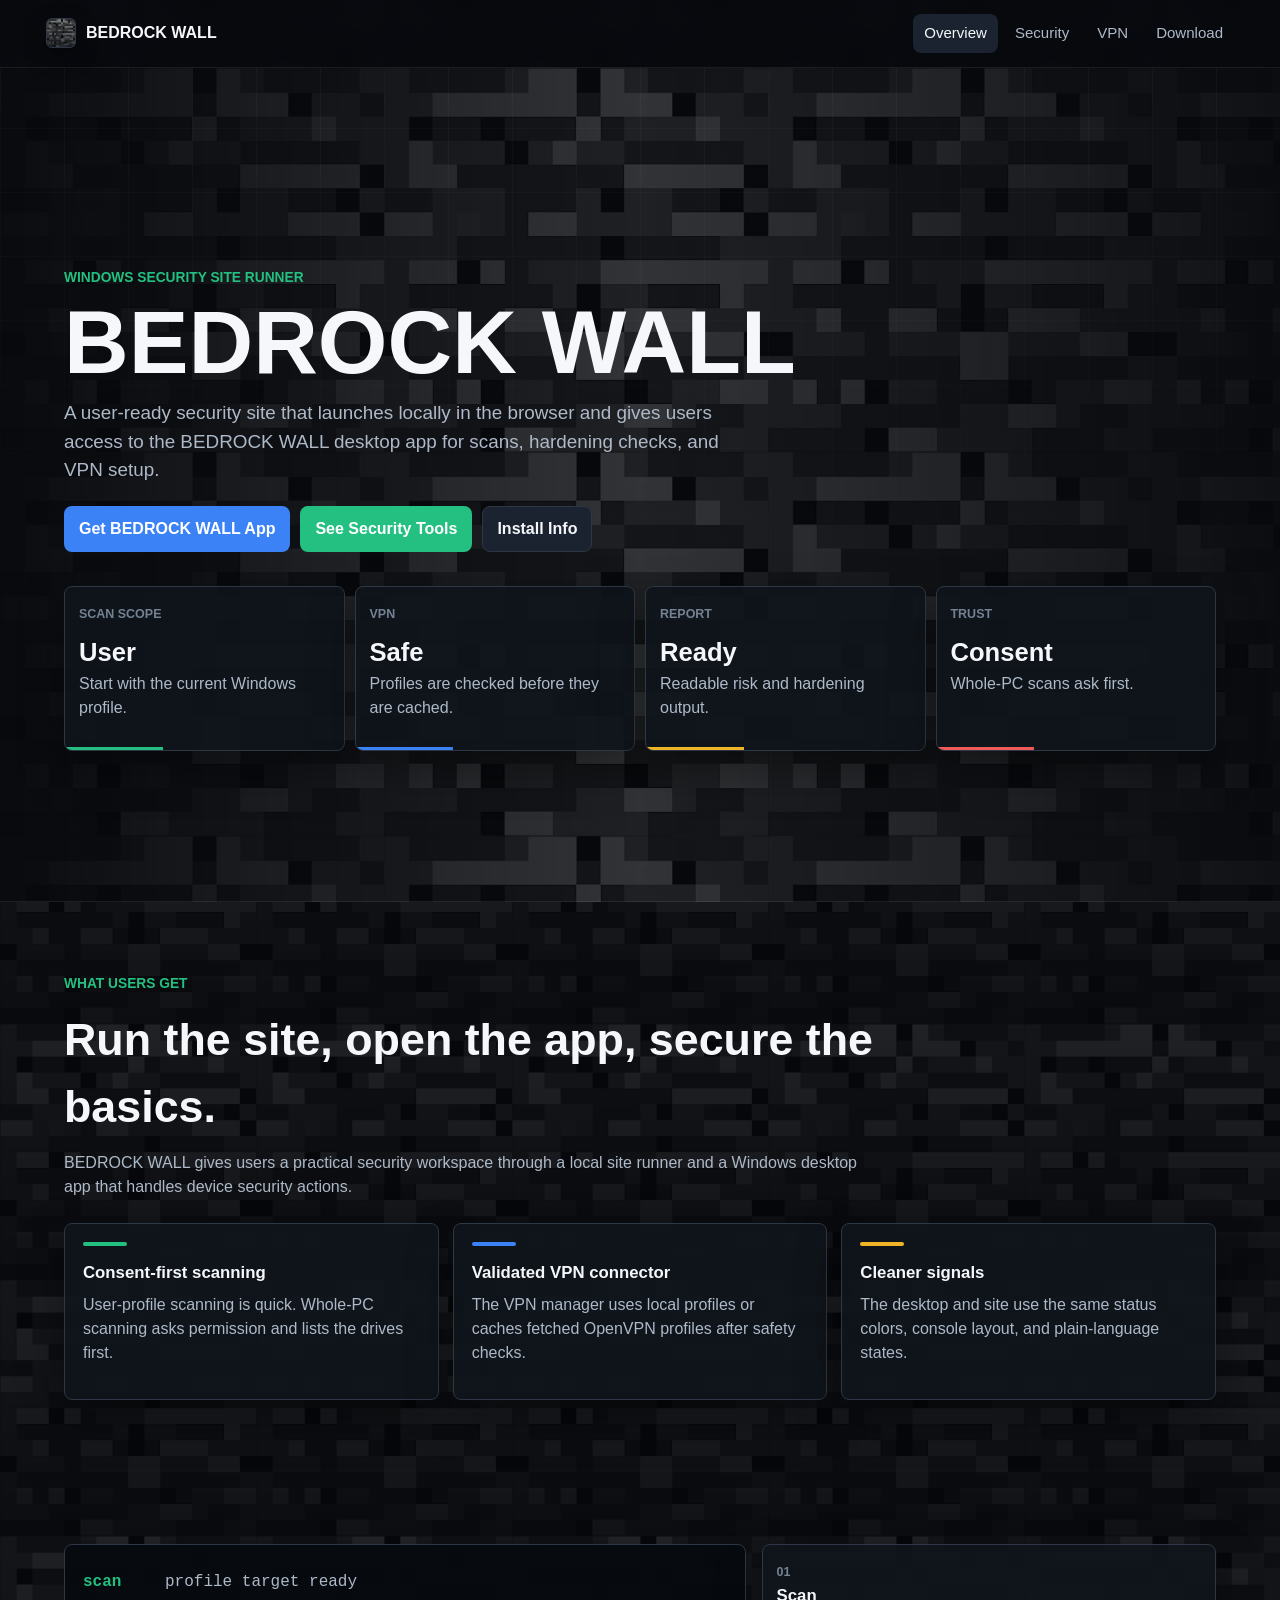
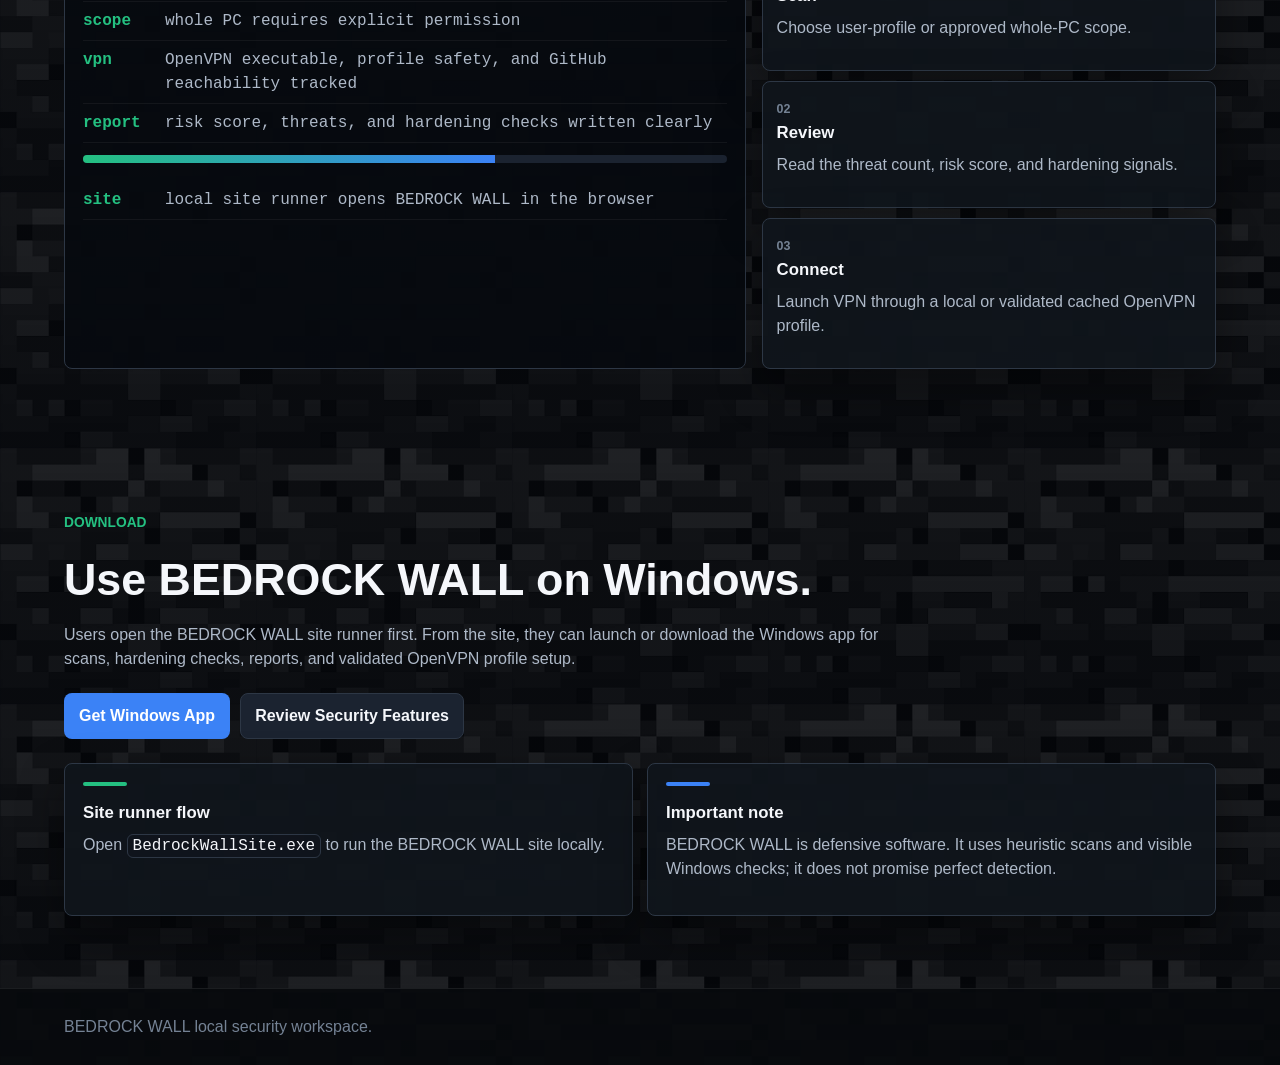
==== pages/index.html @ 149c2e02 "Add files via upload" ====
<!DOCTYPE html>
<html lang="en">
<head>
  <meta charset="UTF-8" />
  <meta name="viewport" content="width=device-width, initial-scale=1.0" />
  <title>BEDROCK WALL</title>
  <link rel="stylesheet" href="styles.css" />
</head>
<body>
  <header class="topbar">
    <a class="brand" href="index.html" aria-label="BEDROCK WALL home">
      <span class="brand-mark" aria-hidden="true"></span>
      <span>BEDROCK WALL</span>
    </a>
    <nav class="nav" aria-label="Primary">
      <a href="index.html" aria-current="page">Overview</a>
      <a href="security.html">Security</a>
      <a href="vpn.html">VPN</a>
      <a href="#download">Download</a>
    </nav>
  </header>

  <main>
    <section class="hero">
      <div class="hero-copy">
        <p class="eyebrow">Windows security site runner</p>
        <h1>BEDROCK WALL</h1>
        <p class="lead">
          A user-ready security site that launches locally in the browser and gives users
          access to the BEDROCK WALL desktop app for scans, hardening checks, and VPN setup.
        </p>
        <div class="actions">
          <a class="button" href="../dist-new/BedrockWallApp.exe" download>Get BEDROCK WALL App</a>
          <a class="button secondary" href="security.html">See Security Tools</a>
          <a class="button subtle" href="#download">Install Info</a>
        </div>
      </div>

      <div class="console-strip" aria-label="BEDROCK WALL status summary">
        <div class="tile">
          <span class="label">Scan Scope</span>
          <span class="value">User</span>
          <p>Start with the current Windows profile.</p>
        </div>
        <div class="tile">
          <span class="label">VPN</span>
          <span class="value">Safe</span>
          <p>Profiles are checked before they are cached.</p>
        </div>
        <div class="tile">
          <span class="label">Report</span>
          <span class="value">Ready</span>
          <p>Readable risk and hardening output.</p>
        </div>
        <div class="tile">
          <span class="label">Trust</span>
          <span class="value">Consent</span>
          <p>Whole-PC scans ask first.</p>
        </div>
      </div>
    </section>

    <section class="section">
      <div class="section-header">
        <p class="eyebrow">What users get</p>
        <h2>Run the site, open the app, secure the basics.</h2>
        <p>
          BEDROCK WALL gives users a practical security workspace through a local site
          runner and a Windows desktop app that handles device security actions.
        </p>
      </div>

      <div class="grid">
        <article class="feature">
          <div class="accent"></div>
          <h3>Consent-first scanning</h3>
          <p>User-profile scanning is quick. Whole-PC scanning asks permission and lists the drives first.</p>
        </article>
        <article class="feature">
          <div class="accent blue"></div>
          <h3>Validated VPN connector</h3>
          <p>The VPN manager uses local profiles or caches fetched OpenVPN profiles after safety checks.</p>
        </article>
        <article class="feature">
          <div class="accent amber"></div>
          <h3>Cleaner signals</h3>
          <p>The desktop and site use the same status colors, console layout, and plain-language states.</p>
        </article>
      </div>
    </section>

    <section class="section">
      <div class="workspace">
        <div class="terminal" aria-label="Console preview">
          <div class="terminal-line"><strong>scan</strong><span>profile target ready</span></div>
          <div class="terminal-line"><strong>scope</strong><span>whole PC requires explicit permission</span></div>
          <div class="terminal-line"><strong>vpn</strong><span>OpenVPN executable, profile safety, and GitHub reachability tracked</span></div>
          <div class="terminal-line"><strong>report</strong><span>risk score, threats, and hardening checks written clearly</span></div>
          <div class="meter"><span></span></div>
          <div class="terminal-line"><strong>site</strong><span>local site runner opens BEDROCK WALL in the browser</span></div>
        </div>

        <div class="timeline">
          <article class="timeline-item">
            <span class="label">01</span>
            <h3>Scan</h3>
            <p>Choose user-profile or approved whole-PC scope.</p>
          </article>
          <article class="timeline-item">
            <span class="label">02</span>
            <h3>Review</h3>
            <p>Read the threat count, risk score, and hardening signals.</p>
          </article>
          <article class="timeline-item">
            <span class="label">03</span>
            <h3>Connect</h3>
            <p>Launch VPN through a local or validated cached OpenVPN profile.</p>
          </article>
        </div>
      </div>
    </section>

    <section class="section" id="download">
      <div class="section-header">
        <p class="eyebrow">Download</p>
        <h2>Use BEDROCK WALL on Windows.</h2>
        <p>
          Users open the BEDROCK WALL site runner first. From the site, they can launch
          or download the Windows app for scans, hardening checks, reports, and validated
          OpenVPN profile setup.
        </p>
        <div class="actions">
          <a class="button" href="../dist-new/BedrockWallApp.exe" download>Get Windows App</a>
          <a class="button subtle" href="security.html">Review Security Features</a>
        </div>
      </div>
      <div class="grid two">
        <article class="feature">
          <div class="accent"></div>
          <h3>Site runner flow</h3>
          <p>Open <code>BedrockWallSite.exe</code> to run the BEDROCK WALL site locally.</p>
        </article>
        <article class="feature">
          <div class="accent blue"></div>
          <h3>Important note</h3>
          <p>BEDROCK WALL is defensive software. It uses heuristic scans and visible Windows checks; it does not promise perfect detection.</p>
        </article>
      </div>
    </section>
  </main>

  <footer class="footer">
    BEDROCK WALL local security workspace.
  </footer>
</body>
</html>
---- pages/styles.css ----
:root {
  color-scheme: dark;
  --bg: #07090d;
  --panel: #10151c;
  --panel-2: #151b24;
  --panel-3: #1b2330;
  --line: #2d3745;
  --text: #f5f7fb;
  --muted: #aeb9c8;
  --dim: #748294;
  --blue: #3b82f6;
  --green: #24c081;
  --amber: #f0b429;
  --red: #ef5b5b;
  --shadow: rgba(0, 0, 0, 0.36);
}

* {
  box-sizing: border-box;
}

html {
  scroll-behavior: smooth;
}

body {
  margin: 0;
  min-height: 100vh;
  background:
    linear-gradient(rgba(5, 7, 11, 0.82), rgba(5, 7, 11, 0.92)),
    url("../resources/bedrock_texture.png");
  background-color: var(--bg);
  background-size: 256px 256px;
  color: var(--text);
  font-family: "Segoe UI", Arial, sans-serif;
  line-height: 1.5;
}

body::before {
  content: "";
  position: fixed;
  inset: 0;
  pointer-events: none;
  background-image:
    linear-gradient(rgba(255, 255, 255, 0.035) 1px, transparent 1px),
    linear-gradient(90deg, rgba(255, 255, 255, 0.035) 1px, transparent 1px);
  background-size: 64px 64px;
  mask-image: linear-gradient(to bottom, black, transparent 70%);
}

a {
  color: inherit;
}

.topbar {
  position: sticky;
  top: 0;
  z-index: 10;
  display: flex;
  align-items: center;
  justify-content: space-between;
  gap: 18px;
  padding: 14px clamp(18px, 4vw, 46px);
  background: rgba(7, 9, 13, 0.88);
  border-bottom: 1px solid rgba(255, 255, 255, 0.08);
  backdrop-filter: blur(14px);
}

.brand {
  display: inline-flex;
  align-items: center;
  gap: 10px;
  min-width: max-content;
  text-decoration: none;
  font-weight: 800;
  letter-spacing: 0;
}

.brand-mark {
  width: 30px;
  height: 30px;
  border: 1px solid var(--line);
  border-radius: 6px;
  background:
    linear-gradient(rgba(11, 15, 21, 0.2), rgba(11, 15, 21, 0.65)),
    url("../resources/bedrock_texture.png");
  background-size: cover;
  box-shadow: 0 8px 22px var(--shadow);
}

.nav {
  display: flex;
  flex-wrap: wrap;
  justify-content: flex-end;
  gap: 6px;
}

.nav a {
  min-height: 36px;
  padding: 8px 11px;
  border-radius: 8px;
  color: var(--muted);
  text-decoration: none;
  font-size: 0.94rem;
}

.nav a[aria-current="page"],
.nav a:hover {
  background: var(--panel-3);
  color: var(--text);
}

.hero {
  min-height: calc(100vh - 66px);
  display: grid;
  align-content: center;
  gap: 34px;
  padding: clamp(34px, 6vw, 76px) clamp(18px, 5vw, 68px) 26px;
  background:
    linear-gradient(90deg, rgba(7, 9, 13, 0.98), rgba(7, 9, 13, 0.70), rgba(7, 9, 13, 0.94)),
    url("../resources/bedrock_texture.png");
  background-size: auto, 384px 384px;
  border-bottom: 1px solid rgba(255, 255, 255, 0.08);
}

.hero-copy {
  max-width: 760px;
}

.eyebrow {
  margin: 0 0 12px;
  color: var(--green);
  font-size: 0.86rem;
  font-weight: 800;
  text-transform: uppercase;
}

h1,
h2,
h3,
p {
  margin-top: 0;
}

h1 {
  margin-bottom: 14px;
  font-size: clamp(2.4rem, 7vw, 5.6rem);
  line-height: 0.95;
  letter-spacing: 0;
}

h2 {
  margin-bottom: 10px;
  font-size: clamp(1.7rem, 4vw, 2.8rem);
  letter-spacing: 0;
}

h3 {
  margin-bottom: 8px;
  font-size: 1.05rem;
}

p {
  color: var(--muted);
}

code {
  padding: 2px 5px;
  border: 1px solid var(--line);
  border-radius: 6px;
  color: var(--text);
  background: rgba(16, 21, 28, 0.9);
  font-family: Consolas, "Courier New", monospace;
}

.lead {
  max-width: 680px;
  font-size: clamp(1rem, 2vw, 1.18rem);
}

.actions {
  display: flex;
  flex-wrap: wrap;
  gap: 10px;
  margin-top: 22px;
}

.button,
button {
  display: inline-flex;
  align-items: center;
  justify-content: center;
  min-height: 40px;
  padding: 10px 14px;
  border: 1px solid transparent;
  border-radius: 8px;
  color: #fff;
  background: var(--blue);
  cursor: pointer;
  font: inherit;
  font-weight: 800;
  text-decoration: none;
}

.button.secondary,
button.secondary {
  background: var(--green);
}

.button.subtle,
button.subtle {
  color: var(--text);
  background: var(--panel-3);
  border-color: var(--line);
}

button:disabled {
  opacity: 0.62;
  cursor: progress;
}

.console-strip {
  display: grid;
  grid-template-columns: repeat(4, minmax(150px, 1fr));
  gap: 10px;
}

.tile,
.feature,
.timeline-item,
.check-row,
.table-wrap {
  background: rgba(16, 21, 28, 0.92);
  border: 1px solid var(--line);
  border-radius: 8px;
  box-shadow: 0 18px 45px var(--shadow);
}

.tile {
  min-height: 104px;
  padding: 14px;
  overflow: hidden;
  position: relative;
}

.tile::after {
  content: "";
  position: absolute;
  left: 0;
  right: 0;
  bottom: 0;
  height: 3px;
  background: var(--green);
  transform: translateX(-65%);
  animation: sweep 2.9s linear infinite;
}

.tile:nth-child(2)::after {
  background: var(--blue);
  animation-delay: 0.4s;
}

.tile:nth-child(3)::after {
  background: var(--amber);
  animation-delay: 0.8s;
}

.tile:nth-child(4)::after {
  background: var(--red);
  animation-delay: 1.2s;
}

.label {
  color: var(--dim);
  font-size: 0.78rem;
  font-weight: 800;
  text-transform: uppercase;
}

.value {
  display: block;
  margin-top: 8px;
  color: var(--text);
  font-size: 1.6rem;
  font-weight: 900;
}

.section {
  padding: clamp(34px, 6vw, 72px) clamp(18px, 5vw, 68px);
}

.section-header {
  max-width: 820px;
  margin-bottom: 24px;
}

.grid {
  display: grid;
  grid-template-columns: repeat(3, minmax(0, 1fr));
  gap: 14px;
}

.grid.two {
  grid-template-columns: repeat(2, minmax(0, 1fr));
}

.feature {
  padding: 18px;
}

.accent {
  width: 44px;
  height: 4px;
  margin-bottom: 14px;
  border-radius: 8px;
  background: var(--green);
}

.feature:nth-child(2) .accent,
.accent.blue {
  background: var(--blue);
}

.feature:nth-child(3) .accent,
.accent.amber {
  background: var(--amber);
}

.feature:nth-child(4) .accent,
.accent.red {
  background: var(--red);
}

.workspace {
  display: grid;
  grid-template-columns: minmax(0, 1.2fr) minmax(280px, 0.8fr);
  gap: 16px;
}

.terminal {
  min-height: 360px;
  padding: 18px;
  background: rgba(7, 10, 15, 0.96);
  border: 1px solid var(--line);
  border-radius: 8px;
  overflow: hidden;
  font-family: Consolas, "Courier New", monospace;
}

.terminal-line {
  display: flex;
  gap: 10px;
  padding: 7px 0;
  color: var(--muted);
  border-bottom: 1px solid rgba(255, 255, 255, 0.05);
}

.terminal-line strong {
  min-width: 72px;
  color: var(--green);
}

.meter {
  height: 8px;
  margin: 12px 0 18px;
  overflow: hidden;
  background: var(--panel-3);
  border-radius: 8px;
}

.meter span {
  display: block;
  width: 64%;
  height: 100%;
  background: linear-gradient(90deg, var(--green), var(--blue));
  animation: pulse-width 3s ease-in-out infinite;
}

.timeline {
  display: grid;
  gap: 10px;
}

.timeline-item {
  padding: 14px;
}

.checklist {
  display: grid;
  gap: 10px;
}

.check-row {
  display: grid;
  grid-template-columns: 12px minmax(0, 1fr) auto;
  gap: 12px;
  align-items: center;
  padding: 14px;
}

.dot {
  width: 10px;
  height: 10px;
  border-radius: 50%;
  background: var(--green);
  box-shadow: 0 0 18px var(--green);
}

.dot.amber {
  background: var(--amber);
  box-shadow: 0 0 18px var(--amber);
}

.dot.blue {
  background: var(--blue);
  box-shadow: 0 0 18px var(--blue);
}

.status {
  min-height: 24px;
  margin: 0 0 12px;
  color: var(--amber);
  font-weight: 700;
}

.badge {
  display: inline-flex;
  align-items: center;
  min-height: 28px;
  padding: 5px 9px;
  border: 1px solid var(--line);
  border-radius: 8px;
  color: var(--text);
  background: var(--panel-3);
  font-size: 0.82rem;
  font-weight: 800;
}

.badge.safe {
  color: #d9fff0;
  border-color: rgba(36, 192, 129, 0.42);
  background: rgba(36, 192, 129, 0.14);
}

.table-wrap {
  overflow-x: auto;
}

table {
  width: 100%;
  min-width: 720px;
  border-collapse: collapse;
}

th,
td {
  padding: 12px;
  border-bottom: 1px solid rgba(255, 255, 255, 0.07);
  text-align: left;
  vertical-align: middle;
}

th {
  color: #93c5fd;
  font-size: 0.78rem;
  text-transform: uppercase;
}

td {
  color: #e6edf6;
}

tr:last-child td {
  border-bottom: 0;
}

.empty {
  color: var(--muted);
  padding: 18px;
}

.footer {
  padding: 26px clamp(18px, 5vw, 68px);
  color: var(--dim);
  border-top: 1px solid rgba(255, 255, 255, 0.08);
  background: rgba(7, 9, 13, 0.9);
}

@keyframes sweep {
  from {
    transform: translateX(-80%);
  }

  to {
    transform: translateX(110%);
  }
}

@keyframes pulse-width {
  0%,
  100% {
    width: 54%;
  }

  50% {
    width: 82%;
  }
}

@media (max-width: 860px) {
  .topbar {
    align-items: flex-start;
    flex-direction: column;
  }

  .nav {
    justify-content: flex-start;
  }

  .console-strip,
  .grid,
  .grid.two,
  .workspace {
    grid-template-columns: 1fr;
  }

  .hero {
    min-height: auto;
  }
}
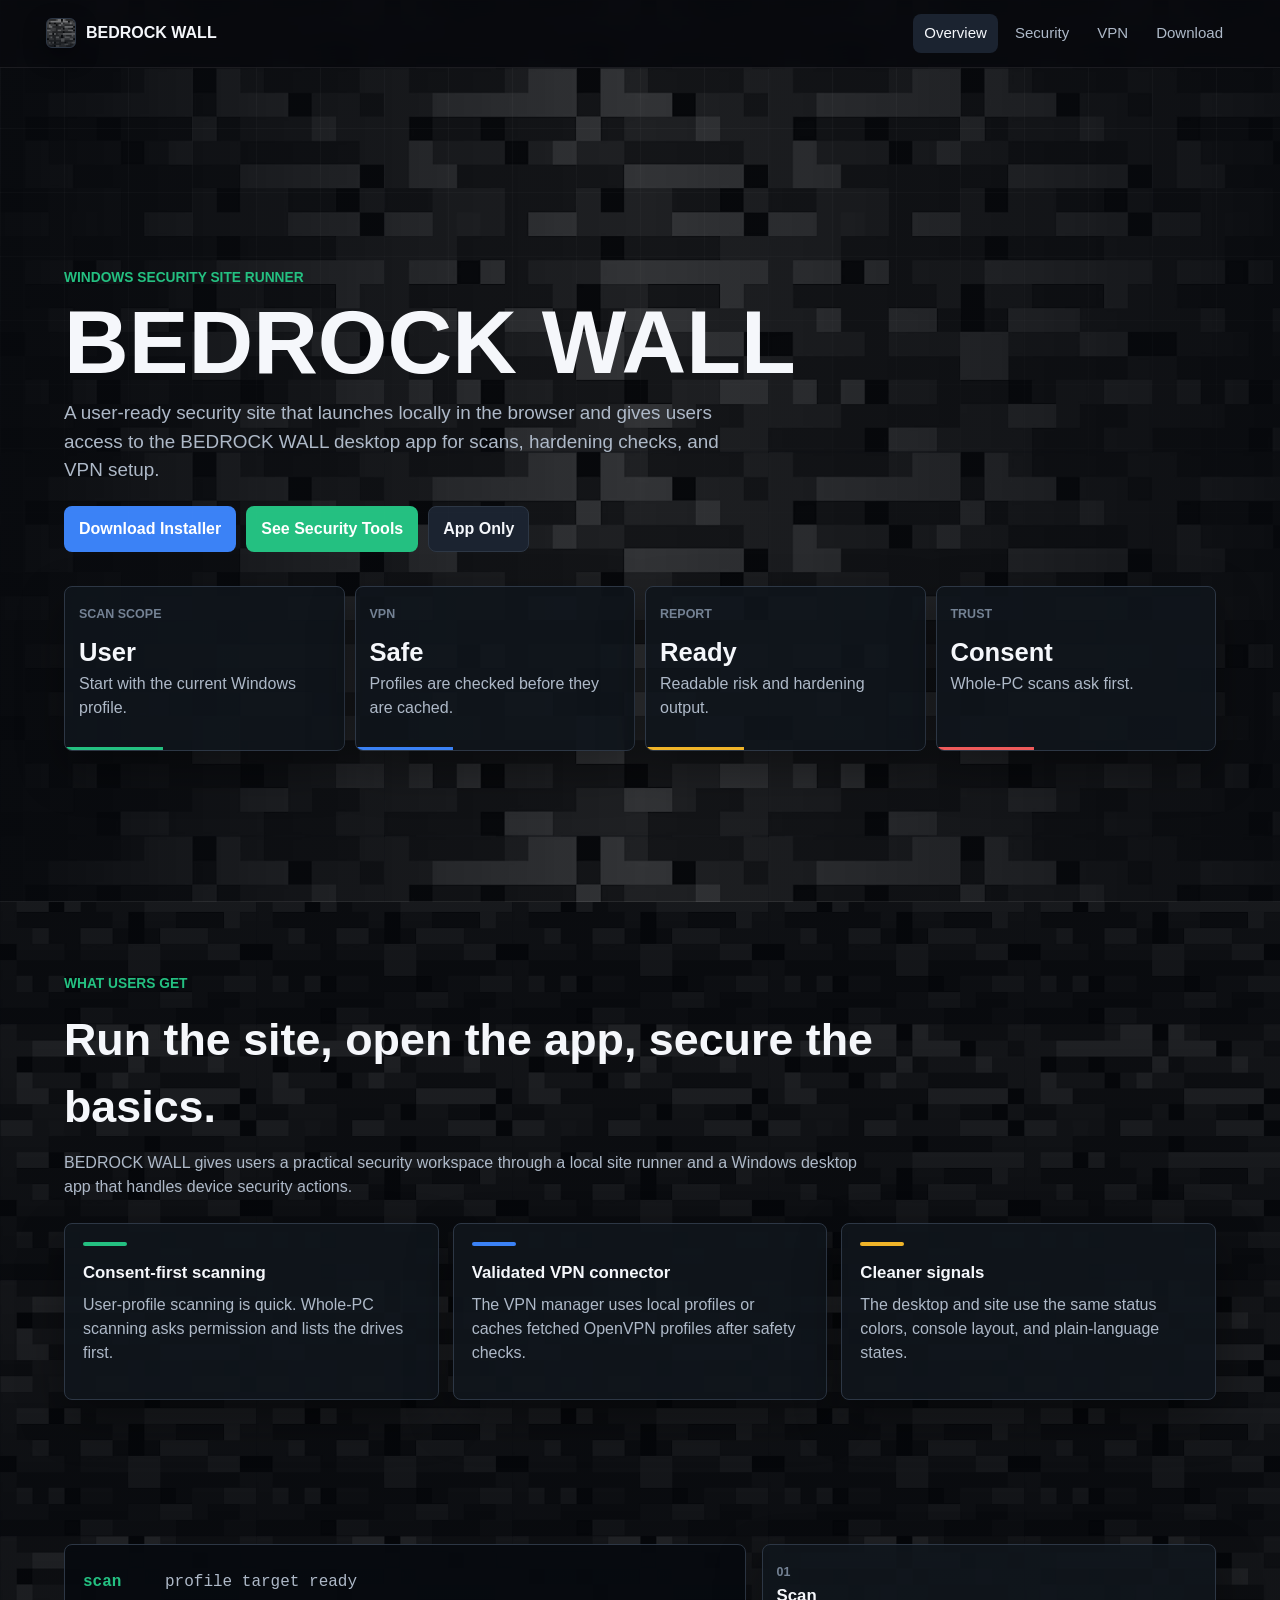
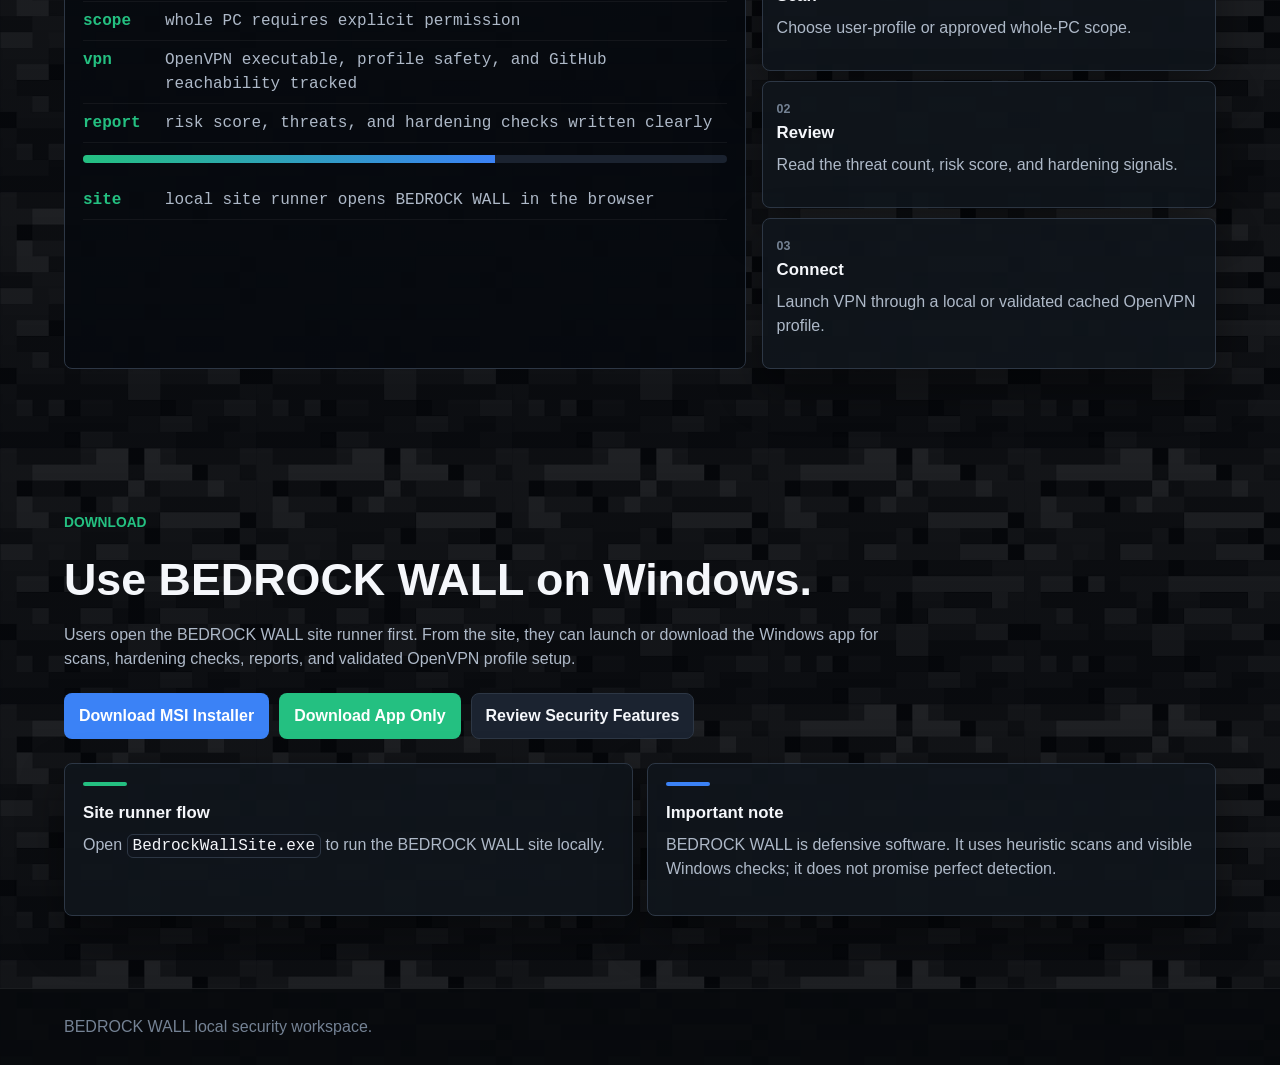
==== commit 63d7096c: "Add files via upload" ====
--- a/pages/index.html
+++ b/pages/index.html
@@ -30,9 +30,9 @@
           access to the BEDROCK WALL desktop app for scans, hardening checks, and VPN setup.
         </p>
         <div class="actions">
-          <a class="button" href="../dist-new/BedrockWallApp.exe" download>Get BEDROCK WALL App</a>
+          <a class="button" href="../dist-msi/BedrockWallSetup.msi" download>Download Installer</a>
           <a class="button secondary" href="security.html">See Security Tools</a>
-          <a class="button subtle" href="#download">Install Info</a>
+          <a class="button subtle" href="../dist-new/BedrockWallApp.exe" download>App Only</a>
         </div>
       </div>
 
@@ -130,7 +130,8 @@
           OpenVPN profile setup.
         </p>
         <div class="actions">
-          <a class="button" href="../dist-new/BedrockWallApp.exe" download>Get Windows App</a>
+          <a class="button" href="../dist-msi/BedrockWallSetup.msi" download>Download MSI Installer</a>
+          <a class="button secondary" href="../dist-new/BedrockWallApp.exe" download>Download App Only</a>
           <a class="button subtle" href="security.html">Review Security Features</a>
         </div>
       </div>
